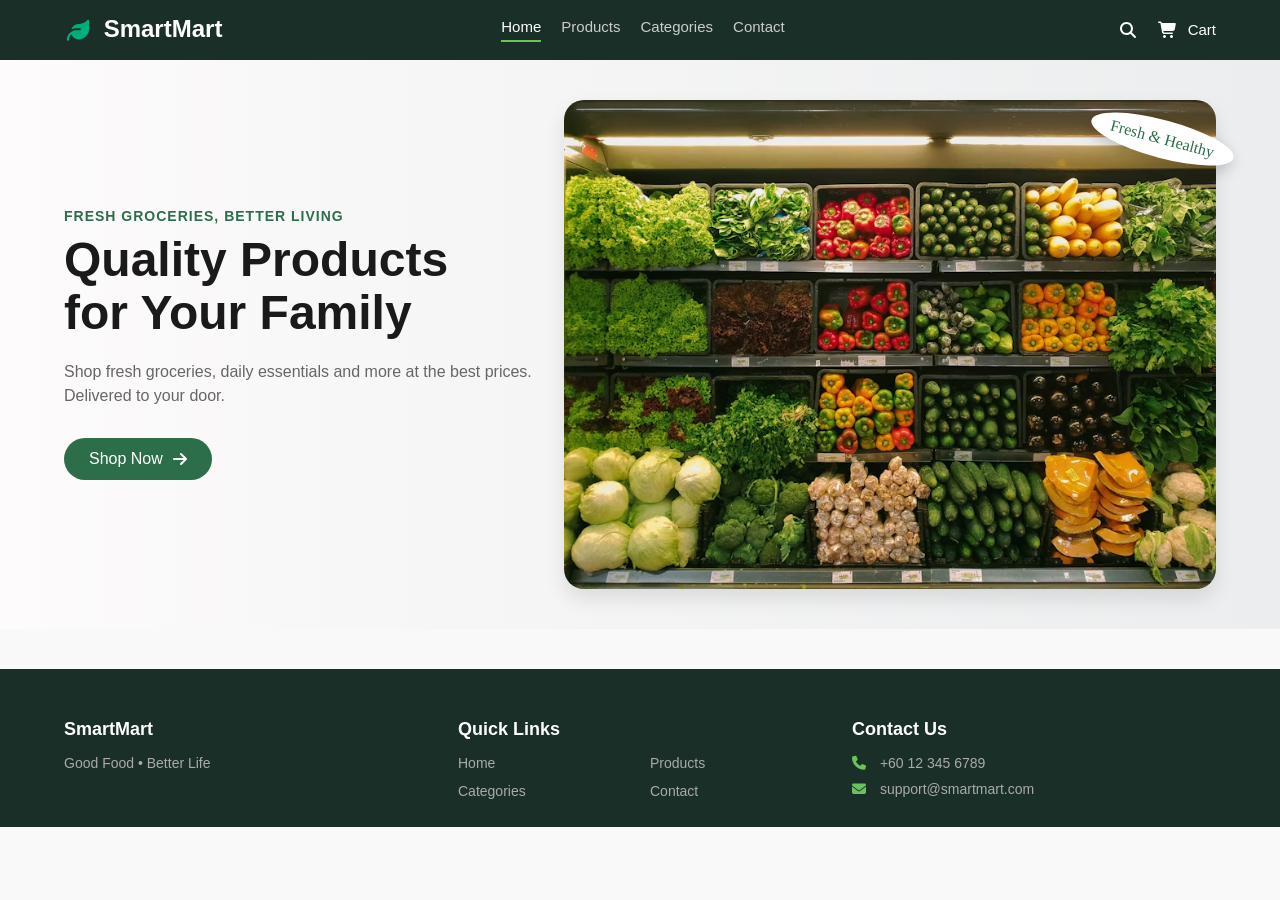
==== index.html @ 006681b3 "Add files via upload" ====
<!DOCTYPE html>
<html lang="en">
<head>
    <meta charset="UTF-8">
    <meta name="viewport" content="width=device-width, initial-scale=1.0">
    <title>SmartMart - Home</title>
    <link rel="stylesheet" href="https://cdnjs.cloudflare.com/ajax/libs/font-awesome/6.4.0/css/all.min.css">
    <link rel="stylesheet" href="style.css">
</head>
<body>

    <header class="navbar">
        <a href="index.html" class="logo"><img src="images/leaf.svg" alt="Leaf Logo" style="width: 28px; height: 28px; vertical-align: middle; margin-right: 5px;"> SmartMart</a>
        <nav class="nav-links">
            <a href="index.html" class="active">Home</a>
            <a href="products.html">Products</a>
            <a href="categories.html">Categories</a>
            <a href="contact.html">Contact</a>
        </nav>
        <div class="nav-actions">
            <img src="images/search.svg" id="navSearchIcon" style="width: 20px; height: 20px; cursor: pointer; vertical-align: middle;" alt="Search">
            <a href="cart.html" class="cart-icon" style="text-decoration: none;">
                <img src="images/cart.svg" style="width: 20px; height: 20px; vertical-align: middle; margin-right: 5px;" alt="Cart">
                <span class="cart-badge" style="display: none;">0</span>
                <span class="cart-text">Cart</span>
            </a>
        </div>
    </header>

    <section class="hero">
        <div class="hero-content">
            <p class="subtitle">FRESH GROCERIES, BETTER LIVING</p>
            <h1>Quality Products<br>for Your Family</h1>
            <p class="description">Shop fresh groceries, daily essentials and more at the best prices. Delivered to your door.</p>
            <a href="products.html" class="shop-btn" style="display:inline-flex;">Shop Now <i class="fa-solid fa-arrow-right"></i></a>
        </div>
        <div class="hero-image">
            <img src="images/banner.jpeg" alt="Fresh Groceries">
            <div class="fresh-badge">Fresh & Healthy</div>
        </div>
    </section>

    <footer>
        <div class="footer-container">
            <div class="footer-links">
                <h3>SmartMart</h3>
                <p style="color:#aaa; font-size:14px; margin-top:10px;">Good Food • Better Life</p>
            </div>
            <div class="footer-links">
                <h3>Quick Links</h3>
                <div class="quick-links-grid">
                    <a href="index.html">Home</a>
                    <a href="products.html">Products</a>
                    <a href="categories.html">Categories</a>
                    <a href="contact.html">Contact</a>
                </div>
            </div>
            <div class="footer-contact">
                <h3>Contact Us</h3>
                <p><i class="fa-solid fa-phone"></i> +60 12 345 6789</p>
                <p><i class="fa-solid fa-envelope"></i> support@smartmart.com</p>
            </div>
        </div>
    </footer>

    <script src="script.js"></script>
</body>
</html>
---- style.css ----
:root {
    --primary-green: #2c6e49;
    --light-green: #6bc25a;
    --bg-color: #f9f9f9;
    --text-dark: #333;
    --text-gray: #666;
}

* {
    margin: 0; padding: 0; box-sizing: border-box;
    font-family: 'Segoe UI', Tahoma, Geneva, Verdana, sans-serif;
}

body { background-color: var(--bg-color); color: var(--text-dark); }
a { text-decoration: none; }

.navbar {
    display: flex; justify-content: space-between; align-items: center;
    padding: 15px 5%; background-color: #1a2f28; color: white;
    position: sticky; top: 0; z-index: 100;
}
.logo { font-size: 24px; font-weight: bold; color: white; }
.nav-links { display: flex; gap: 20px; }
.nav-links a { color: #ccc; font-size: 15px; padding-bottom: 5px; transition: 0.3s; }
.nav-links a.active, .nav-links a:hover { color: white; border-bottom: 2px solid var(--light-green); }

.nav-actions { display: flex; align-items: center; gap: 20px; font-size: 18px; }
.cart-icon { display: flex; align-items: center; gap: 5px; font-size: 15px; position: relative; cursor: pointer; color: white; }
.cart-badge {
    position: absolute; top: -8px; left: 10px; background-color: #e74c3c; color: white; font-size: 10px;
    padding: 2px 5px; border-radius: 50%; transition: 0.3s;
}

.hero {
    display: flex; background: linear-gradient(to right, #fdfbfb, #ebedee);
    padding: 40px 5%; align-items: center; justify-content: space-between;
}
.hero-content { flex: 1; max-width: 500px; }
.subtitle { color: var(--primary-green); font-weight: bold; letter-spacing: 1px; font-size: 14px; margin-bottom: 10px; }
.hero-content h1 { font-size: 48px; line-height: 1.1; color: #1a1a1a; margin-bottom: 20px; }
.hero-content .description { color: var(--text-gray); margin-bottom: 30px; font-size: 16px; line-height: 1.5; }
.shop-btn {
    background-color: var(--primary-green); color: white; padding: 12px 25px; border: none; border-radius: 25px;
    font-size: 16px; cursor: pointer; display: inline-flex; align-items: center; gap: 10px; transition: 0.3s;
}
.shop-btn:hover { background-color: #204d35; transform: translateX(5px); }
.hero-image { flex: 1; display: flex; justify-content: flex-end; position: relative; }
.hero-image img { max-width: 100%; border-radius: 20px; box-shadow: 0 10px 20px rgba(0,0,0,0.1); }
.fresh-badge {
    position: absolute; top: 20px; right: -20px; background: white; padding: 10px 20px; border-radius: 50%; 
    font-family: cursive; color: var(--primary-green); transform: rotate(15deg); box-shadow: 0 5px 15px rgba(0,0,0,0.2);
}

.search-container { padding: 0 5%; margin: -20px auto 20px; position: relative; z-index: 10; }
.search-box { background: white; display: flex; align-items: center; padding: 15px 20px; border-radius: 30px; box-shadow: 0 5px 15px rgba(0,0,0,0.05); }
.search-box i { color: #aaa; margin-right: 15px; }
.search-box input { border: none; outline: none; width: 100%; font-size: 16px; }

.section-container { padding: 40px 5%; }
.section-header { display: flex; justify-content: space-between; align-items: center; margin-bottom: 20px; }
.section-header h2 { font-size: 28px; color: #1a1a1a; }

.product-grid { display: grid; grid-template-columns: repeat(auto-fill, minmax(220px, 1fr)); gap: 20px; }
.product-card {
    background: white; padding: 15px; border-radius: 12px; box-shadow: 0 4px 10px rgba(0,0,0,0.03); 
    position: relative; transition: transform 0.3s, box-shadow 0.3s; display: flex; flex-direction: column;
}
.product-card:hover { transform: translateY(-5px); box-shadow: 0 8px 20px rgba(0,0,0,0.08); }
.product-card img { width: 100%; height: 160px; object-fit: cover; border-radius: 8px; margin-bottom: 15px; }
.product-card h3 { font-size: 16px; color: #333; margin-bottom: 5px; }
.price { color: var(--primary-green); font-size: 18px; font-weight: bold; margin-bottom: 5px; }
.add-to-cart {
    margin-top: auto; width: 100%; background-color: var(--primary-green); color: white; border: none; 
    padding: 10px; border-radius: 8px; cursor: pointer; font-weight: 600; display: flex; 
    justify-content: center; align-items: center; gap: 8px; transition: 0.2s;
}
.add-to-cart:active { transform: scale(0.95); }
.add-to-cart:hover { background-color: #204d35; }

.category-grid { display: grid; grid-template-columns: repeat(auto-fill, minmax(250px, 1fr)); gap: 20px; }
.category-card {
    background: white; padding: 30px; border-radius: 12px; text-align: center; box-shadow: 0 4px 10px rgba(0,0,0,0.03);
    transition: transform 0.3s, box-shadow 0.3s; color: var(--text-dark); display: block;
}
.category-card:hover { transform: translateY(-5px); box-shadow: 0 8px 20px rgba(0,0,0,0.08); }
.cat-icon-large { width: 80px; height: 80px; border-radius: 50%; display: flex; justify-content: center; align-items: center; margin: 0 auto 20px; font-size: 36px; }
.category-card h3 { font-size: 18px; margin-bottom: 8px; }
.category-card p { color: var(--text-gray); font-size: 14px; }

.contact-wrapper {
    display: grid; grid-template-columns: 1fr 1fr; gap: 40px;
    background: white; padding: 40px; border-radius: 12px; box-shadow: 0 4px 10px rgba(0,0,0,0.03);
}
.contact-info h3 { font-size: 24px; margin-bottom: 15px; color: var(--text-dark); }
.contact-info > p { color: var(--text-gray); line-height: 1.6; margin-bottom: 30px; }
.info-item { display: flex; gap: 15px; margin-bottom: 25px; }
.info-item img { width: 24px; height: 24px; padding: 12px; background: #e8f5e9; border-radius: 50%; object-fit: contain; }
.info-item h4 { font-size: 16px; margin-bottom: 5px; }
.info-item p { color: var(--text-gray); font-size: 14px; }

.form-group { margin-bottom: 20px; }
.form-group label { display: block; margin-bottom: 8px; font-weight: 600; color: var(--text-dark); }
.form-group input, .form-group textarea {
    width: 100%; padding: 12px 15px; border: 1px solid #ddd; border-radius: 8px; font-size: 15px; outline: none; transition: 0.3s;
}
.form-group input:focus, .form-group textarea:focus { border-color: var(--primary-green); box-shadow: 0 0 0 3px rgba(44, 110, 73, 0.1); }

#toast {
    visibility: hidden; min-width: 250px; background-color: #333; color: #fff; text-align: center; 
    border-radius: 8px; padding: 16px; position: fixed; z-index: 10000; left: 50%; bottom: 30px; 
    margin-left: -125px; font-size: 14px; opacity: 0; transition: opacity 0.3s, bottom 0.3s;
}
#toast.show { visibility: visible; opacity: 1; bottom: 50px; }

footer { background-color: #1a2f28; color: white; padding: 50px 5% 20px; margin-top: 40px; }
.footer-container { display: grid; grid-template-columns: repeat(auto-fit, minmax(200px, 1fr)); gap: 30px; }
.footer-links h3, .footer-contact h3 { margin-bottom: 15px; font-size: 18px; }
.footer-links a { display: block; color: #aaa; margin-bottom: 10px; font-size: 14px; }
.footer-contact p { color: #aaa; margin-bottom: 10px; font-size: 14px; }
.footer-contact i { margin-right: 10px; color: var(--light-green); }
.quick-links-grid { display: grid; grid-template-columns: 1fr 1fr; gap: 12px 20px; }
.quick-links-grid a { margin-bottom: 0; }

#cart-items-container {
    background: white; border-radius: 12px; box-shadow: 0 4px 10px rgba(0,0,0,0.03); margin-bottom: 30px; overflow: hidden;
}
.cart-item { display: flex; align-items: center; padding: 20px; border-bottom: 1px solid #eee; gap: 20px; }
.cart-item:last-child { border-bottom: none; }
.cart-item img { width: 80px; height: 80px; object-fit: cover; border-radius: 8px; }
.cart-item-details { flex: 1; }
.cart-item-details h4 { font-size: 18px; margin-bottom: 5px; }
.cart-item-details .item-price { color: var(--primary-green); font-weight: bold; }
.cart-item-controls { display: flex; align-items: center; gap: 20px; }
.quantity-controls { display: flex; align-items: center; border: 1px solid #ddd; border-radius: 20px; overflow: hidden; }
.quantity-controls button { background: #f9f9f9; border: none; padding: 5px 12px; cursor: pointer; font-size: 16px; transition: 0.2s; }
.quantity-controls button:hover { background: #e0e0e0; }
.quantity-controls span { padding: 0 15px; font-weight: bold; }
.remove-btn { background: none; border: none; color: #e74c3c; font-size: 20px; cursor: pointer; transition: 0.2s; }
.remove-btn:hover { color: #c0392b; transform: scale(1.1); }

.cart-summary { background: white; border-radius: 12px; padding: 25px; box-shadow: 0 4px 10px rgba(0,0,0,0.03); max-width: 400px; margin-left: auto; }
.summary-row { display: flex; justify-content: space-between; margin-bottom: 15px; font-size: 16px; color: #555; }
.total-price { font-size: 20px; font-weight: bold; color: var(--text-dark); border-top: 1px solid #eee; padding-top: 15px; margin-bottom: 25px; }
.total-price span:last-child { color: var(--primary-green); }

#success-modal {
    display: none; position: fixed; top: 0; left: 0; width: 100%; height: 100%;
    background-color: rgba(0, 0, 0, 0.6); z-index: 9999; justify-content: center; align-items: center;
    opacity: 0; transition: opacity 0.3s ease;
}
#success-modal.show { display: flex; opacity: 1; }
.success-content {
    background: white; padding: 40px 30px; border-radius: 16px; text-align: center; max-width: 400px; width: 90%;
    transform: translateY(20px); transition: transform 0.3s ease; box-shadow: 0 10px 30px rgba(0,0,0,0.2);
}
#success-modal.show .success-content { transform: translateY(0); }
.success-icon {
    width: 80px; height: 80px; background-color: #e8f5e9; color: var(--primary-green); border-radius: 50%;
    display: flex; justify-content: center; align-items: center; font-size: 40px; margin: 0 auto 20px;
    animation: scaleIn 0.5s cubic-bezier(0.175, 0.885, 0.32, 1.275);
}
@keyframes scaleIn { 0% { transform: scale(0); } 100% { transform: scale(1); } }
.success-content h2 { color: var(--text-dark); margin-bottom: 10px; font-size: 24px; }
.success-content p { color: var(--text-gray); margin-bottom: 25px; font-size: 15px; line-height: 1.5; }

.hamburger {
    display: none; 
    font-size: 24px; cursor: pointer; color: white;
}
.mobile-menu {
    position: fixed; top: 0; left: -280px; width: 250px; height: 100vh; background-color: #1a2f28; 
    z-index: 1001; transition: left 0.3s ease; display: flex; flex-direction: column; box-shadow: 2px 0 10px rgba(0,0,0,0.3);
}
.mobile-menu.active { left: 0; }
.mobile-menu a { color: white; padding: 18px 25px; text-decoration: none; font-size: 16px; border-bottom: 1px solid #2c3e35; transition: 0.2s; }
.mobile-menu a:hover, .mobile-menu a.active { background-color: #2c6e49; padding-left: 30px; }
.close-btn { position: absolute; top: 15px; right: 20px; color: white; font-size: 28px; cursor: pointer; font-weight: bold; }
.overlay {
    display: none; position: fixed; top: 0; left: 0; width: 100%; height: 100%;
    background: rgba(0,0,0,0.6); z-index: 1000; opacity: 0; transition: opacity 0.3s ease;
}
.overlay.active { display: block; opacity: 1; }

@media (max-width: 768px) {
    .navbar {
        flex-direction: row; position: sticky; top: 0; z-index: 1000; padding: 15px 5%; gap: 0;
    }
    .nav-links { display: none; }
    
    .hamburger {
        display: block; position: absolute; left: 15px; top: 50%; transform: translateY(-50%);
    }
    
    .logo {
        margin: 0 auto; font-size: 20px; 
    }
    .logo img {
        width: 24px !important; height: 24px !important;
    }

    .nav-actions {
        position: absolute; right: 15px; top: 50%; transform: translateY(-50%); gap: 15px;
    }
    .cart-text { display: none; }

    .hero { flex-direction: column; text-align: center; }
    .hero-content h1 { font-size: 32px; }
    .shop-btn { margin: 0 auto; }
    .hero-image { margin-top: 30px; }
    
    .product-grid { grid-template-columns: repeat(2, 1fr); gap: 10px; }
    .product-card img { height: 120px; }
    .section-container { padding: 20px 4%; }
    
    .contact-wrapper { grid-template-columns: 1fr; padding: 20px; }

    .cart-item { flex-direction: column; text-align: center; }
    .cart-item-controls { width: 100%; justify-content: space-between; margin-top: 15px; }
    .cart-summary { max-width: 100%; }
}
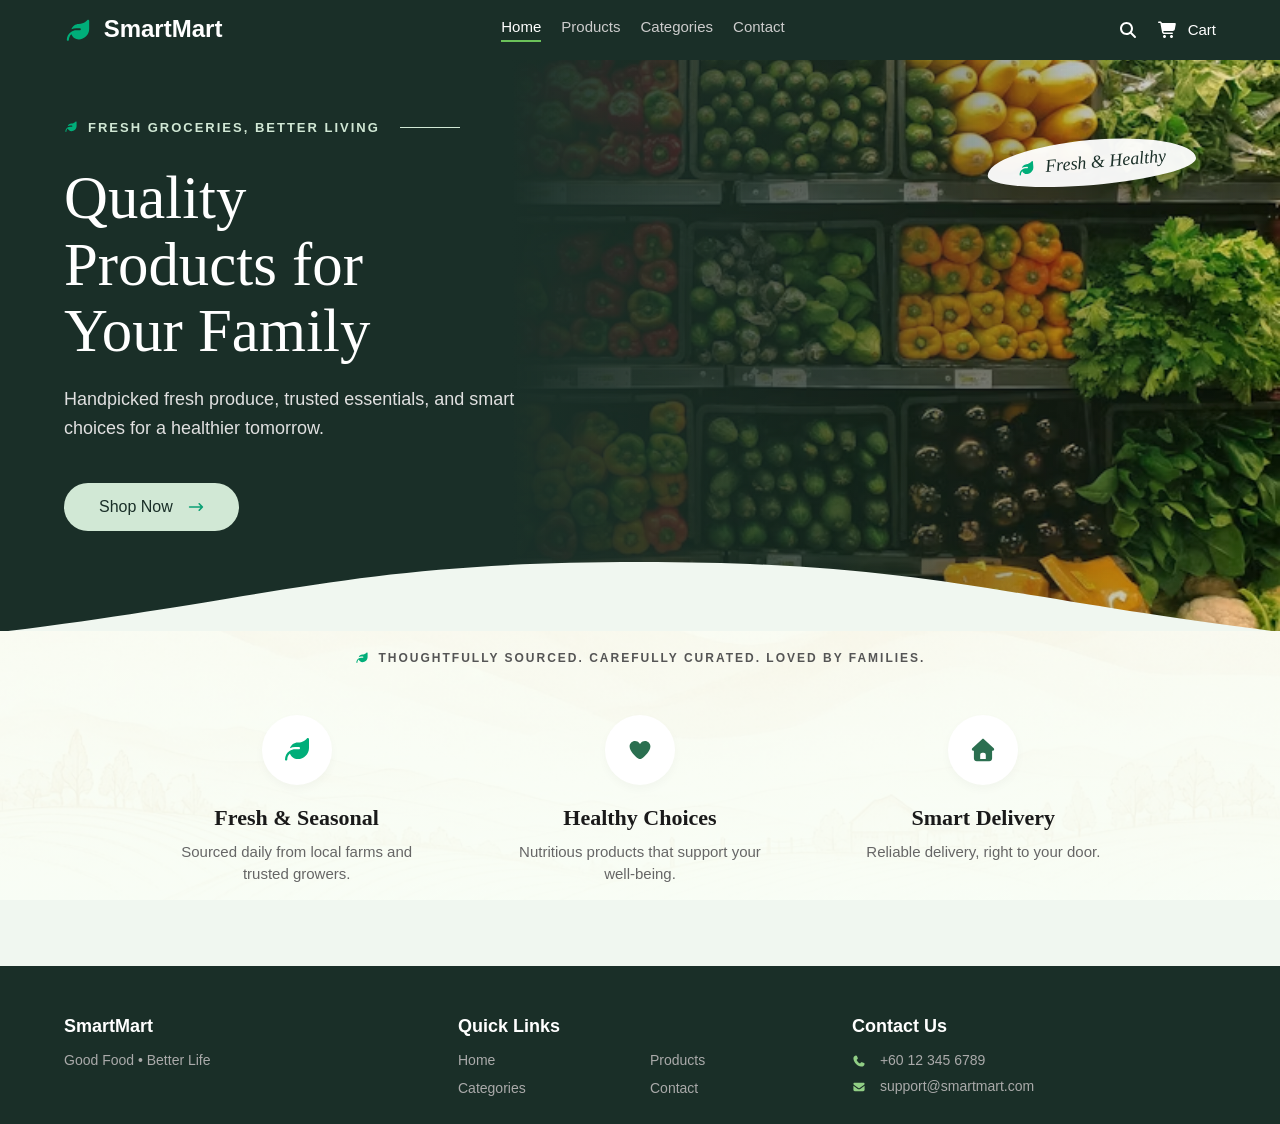
==== commit 480a2d81: "Add files via upload" ====
--- a/index.html
+++ b/index.html
@@ -4,10 +4,9 @@
     <meta charset="UTF-8">
     <meta name="viewport" content="width=device-width, initial-scale=1.0">
     <title>SmartMart - Home</title>
-    <link rel="stylesheet" href="https://cdnjs.cloudflare.com/ajax/libs/font-awesome/6.4.0/css/all.min.css">
     <link rel="stylesheet" href="style.css">
 </head>
-<body>
+<body class="index-page">
 
     <header class="navbar">
         <a href="index.html" class="logo"><img src="images/leaf.svg" alt="Leaf Logo" style="width: 28px; height: 28px; vertical-align: middle; margin-right: 5px;"> SmartMart</a>
@@ -27,16 +26,53 @@
         </div>
     </header>
 
-    <section class="hero">
-        <div class="hero-content">
-            <p class="subtitle">FRESH GROCERIES, BETTER LIVING</p>
-            <h1>Quality Products<br>for Your Family</h1>
-            <p class="description">Shop fresh groceries, daily essentials and more at the best prices. Delivered to your door.</p>
-            <a href="products.html" class="shop-btn" style="display:inline-flex;">Shop Now <i class="fa-solid fa-arrow-right"></i></a>
+    <section class="new-hero">
+        <div class="hero-container">
+            <div class="hero-content">
+                <p class="subtitle">
+                    <img src="images/leaf.svg" style="width: 14px; height: 14px; vertical-align: middle;" alt="leaf"> FRESH GROCERIES, BETTER LIVING <span class="line"></span>
+                </p>
+                <h1>Quality<br>Products for<br>Your Family</h1>
+                <p class="description">Handpicked fresh produce, trusted essentials, and smart choices for a healthier tomorrow.</p>
+                
+                <a href="products.html" class="shop-btn">Shop Now <img src="images/arrow-right-long-solid-full.svg" style="width: 16px; height: 16px; vertical-align: middle; margin-left: 5px;" alt="arrow"></a>
+            </div>
+            
+            <div class="hero-badge">
+                <img src="images/leaf.svg" style="width: 18px; height: 18px; vertical-align: middle;" alt="leaf"> Fresh & Healthy
+            </div>
         </div>
-        <div class="hero-image">
-            <img src="images/banner.jpeg" alt="Fresh Groceries">
-            <div class="fresh-badge">Fresh & Healthy</div>
+
+        <div class="wave-bottom">
+            <svg viewBox="0 0 1440 100" preserveAspectRatio="none">
+                <path d="M0,100 C320,50 400,0 720,0 C1040,0 1120,50 1440,100 Z" fill="#f0f7f0"></path>
+            </svg>
+        </div>
+    </section>
+
+    <section class="features-section">
+        <div class="feature-title">
+            <img src="images/leaf.svg" style="width: 14px; height: 14px; vertical-align: middle;" alt="leaf"> THOUGHTFULLY SOURCED. CAREFULLY CURATED. LOVED BY FAMILIES.
+        </div>
+        
+        <div class="feature-grid">
+            <div class="feature-box">
+                <div class="icon-circle"><img src="images/leaf.svg" style="width: 30px; height: 30px;" alt="leaf"></div>
+                <h3>Fresh & Seasonal</h3>
+                <p>Sourced daily from local farms and trusted growers.</p>
+            </div>
+            
+            <div class="feature-box">
+                <div class="icon-circle"><img src="images/heart.svg" style="width: 26px; height: 26px; filter: brightness(0) saturate(100%) invert(35%) sepia(20%) saturate(1200%) hue-rotate(100deg) brightness(95%) contrast(85%);" alt="Heart"></div>
+                <h3>Healthy Choices</h3>
+                <p>Nutritious products that support your well-being.</p>
+            </div>
+            
+            <div class="feature-box">
+                <div class="icon-circle"><img src="images/house-solid-full.svg" style="width: 28px; height: 28px; filter: brightness(0) saturate(100%) invert(35%) sepia(20%) saturate(1200%) hue-rotate(100deg) brightness(95%) contrast(85%);" alt="House"></div>
+                <h3>Smart Delivery</h3>
+                <p>Reliable delivery, right to your door.</p>
+            </div>
         </div>
     </section>
 
@@ -57,8 +93,8 @@
             </div>
             <div class="footer-contact">
                 <h3>Contact Us</h3>
-                <p><i class="fa-solid fa-phone"></i> +60 12 345 6789</p>
-                <p><i class="fa-solid fa-envelope"></i> support@smartmart.com</p>
+                <p><img src="images/phone.svg" style="width: 14px; height: 14px; margin-right: 10px; vertical-align: middle; filter: brightness(0) saturate(100%) invert(83%) sepia(13%) saturate(1055%) hue-rotate(63deg) brightness(91%) contrast(87%);" alt="Phone"> +60 12 345 6789</p>
+                <p><img src="images/email.svg" style="width: 14px; height: 14px; margin-right: 10px; vertical-align: middle; filter: brightness(0) saturate(100%) invert(83%) sepia(13%) saturate(1055%) hue-rotate(63deg) brightness(91%) contrast(87%);" alt="Email"> support@smartmart.com</p>
             </div>
         </div>
     </footer>
--- a/style.css
+++ b/style.css
@@ -1,7 +1,7 @@
 :root {
     --primary-green: #2c6e49;
     --light-green: #6bc25a;
-    --bg-color: #f9f9f9;
+    --bg-color: #f0f7f0;
     --text-dark: #333;
     --text-gray: #666;
 }
@@ -31,85 +31,249 @@
     padding: 2px 5px; border-radius: 50%; transition: 0.3s;
 }
 
-.hero {
-    display: flex; background: linear-gradient(to right, #fdfbfb, #ebedee);
-    padding: 40px 5%; align-items: center; justify-content: space-between;
-}
-.hero-content { flex: 1; max-width: 500px; }
-.subtitle { color: var(--primary-green); font-weight: bold; letter-spacing: 1px; font-size: 14px; margin-bottom: 10px; }
-.hero-content h1 { font-size: 48px; line-height: 1.1; color: #1a1a1a; margin-bottom: 20px; }
-.hero-content .description { color: var(--text-gray); margin-bottom: 30px; font-size: 16px; line-height: 1.5; }
 .shop-btn {
-    background-color: var(--primary-green); color: white; padding: 12px 25px; border: none; border-radius: 25px;
-    font-size: 16px; cursor: pointer; display: inline-flex; align-items: center; gap: 10px; transition: 0.3s;
-}
-.shop-btn:hover { background-color: #204d35; transform: translateX(5px); }
-.hero-image { flex: 1; display: flex; justify-content: flex-end; position: relative; }
-.hero-image img { max-width: 100%; border-radius: 20px; box-shadow: 0 10px 20px rgba(0,0,0,0.1); }
-.fresh-badge {
-    position: absolute; top: 20px; right: -20px; background: white; padding: 10px 20px; border-radius: 50%; 
-    font-family: cursive; color: var(--primary-green); transform: rotate(15deg); box-shadow: 0 5px 15px rgba(0,0,0,0.2);
-}
-
-.search-container { padding: 0 5%; margin: -20px auto 20px; position: relative; z-index: 10; }
-.search-box { background: white; display: flex; align-items: center; padding: 15px 20px; border-radius: 30px; box-shadow: 0 5px 15px rgba(0,0,0,0.05); }
-.search-box i { color: #aaa; margin-right: 15px; }
-.search-box input { border: none; outline: none; width: 100%; font-size: 16px; }
-
-.section-container { padding: 40px 5%; }
-.section-header { display: flex; justify-content: space-between; align-items: center; margin-bottom: 20px; }
-.section-header h2 { font-size: 28px; color: #1a1a1a; }
-
-.product-grid { display: grid; grid-template-columns: repeat(auto-fill, minmax(220px, 1fr)); gap: 20px; }
+    background-color: var(--primary-green) !important;
+    color: white !important;
+    padding: 12px 25px;
+    border: none !important;
+    border-radius: 25px;
+    font-size: 16px;
+    cursor: pointer;
+    display: inline-flex;
+    align-items: center;
+    justify-content: center;
+    gap: 10px;
+    transition: 0.3s;
+    text-decoration: none !important;
+    font-family: inherit;
+}
+.shop-btn:hover {
+    background-color: #204d35 !important;
+    transform: translateY(-2px);
+    box-shadow: 0 5px 15px rgba(44, 110, 73, 0.3);
+}
+
+#cart-summary .shop-btn {
+    width: 100%;
+    padding: 15px 20px;
+    font-weight: 600;
+}
+
+.new-hero {
+    position: relative;
+    background: linear-gradient(to right, #1a2f28 0%, #1a2f28 40%, rgba(26, 47, 40, 0.7) 60%, rgba(26, 47, 40, 0) 100%), 
+                url('images/banner.jpeg') right center / cover no-repeat;
+    color: white;
+    padding: 60px 5% 100px; 
+    min-height: 450px; 
+    display: flex;
+    align-items: center;
+    overflow: hidden;
+}
+.hero-container { max-width: 1200px; margin: 0 auto; width: 100%; position: relative; z-index: 2; }
+.subtitle {
+    font-size: 13px; font-weight: 600; letter-spacing: 2px; color: #d1e8d5;
+    display: flex; align-items: center; gap: 10px; margin-bottom: 30px;
+}
+.subtitle .line { display: inline-block; width: 60px; height: 1px; background-color: #d1e8d5; margin-left: 10px; }
+.new-hero h1 {
+    font-family: 'Georgia', serif; font-size: 3.8rem; line-height: 1.1;
+    margin-bottom: 20px; font-weight: normal; color: #ffffff;
+}
+.new-hero .description {
+    font-size: 18px; line-height: 1.6; color: #e0e0e0; max-width: 500px; margin-bottom: 40px;
+}
+.new-hero .shop-btn {
+    background-color: #d1e8d5 !important; color: #1a2f28 !important; padding: 15px 35px;
+}
+.new-hero .shop-btn:hover { background-color: #ffffff !important; transform: translateX(5px); }
+
+.hero-badge {
+    position: absolute; top: 20px; right: 20px; 
+    background-color: rgba(255, 255, 255, 0.95); color: #1a2f28;
+    padding: 12px 30px; border-radius: 50% 50% 50% 50% / 60% 60% 40% 40%;
+    font-family: 'Georgia', serif; font-style: italic; font-size: 18px;
+    display: flex; align-items: center; gap: 10px; transform: rotate(-5deg);
+    box-shadow: 0 10px 30px rgba(0,0,0,0.2); z-index: 10;
+}
+.wave-bottom { position: absolute; bottom: -1px; left: 0; width: 100%; line-height: 0; z-index: 1; }
+.wave-bottom svg { width: 100%; height: 70px; }
+
+.features-section { padding: 20px 5% 80px; background-color: var(--bg-color); text-align: center; }
+.feature-title {
+    font-size: 12px; font-weight: 600; letter-spacing: 2px; color: #555;
+    margin-bottom: 50px; display: flex; justify-content: center; align-items: center; gap: 10px;
+}
+.feature-title i { color: var(--primary-green); }
+.feature-grid { display: grid; grid-template-columns: repeat(3, 1fr); gap: 30px; max-width: 1000px; margin: 0 auto; }
+.feature-box { display: flex; flex-direction: column; align-items: center; }
+.feature-box .icon-circle {
+    width: 70px; height: 70px; background-color: #ffffff; border-radius: 50%;
+    display: flex; justify-content: center; align-items: center;
+    font-size: 24px; color: var(--primary-green); margin-bottom: 20px;
+    box-shadow: 0 4px 10px rgba(0,0,0,0.03);
+}
+.feature-box h3 { font-family: 'Georgia', serif; font-size: 22px; color: #1a1a1a; margin-bottom: 10px; }
+.feature-box p { font-size: 15px; color: #666; line-height: 1.5; text-align: center; max-width: 250px; }
+
+.store-layout { display: grid; grid-template-columns: 280px 1fr; gap: 40px; max-width: 1400px; margin: 40px auto; padding: 0 5%; }
+.filter-sidebar {
+    background: #ffffff; border-radius: 16px; padding: 30px;
+    box-shadow: 0 10px 30px rgba(0,0,0,0.03); height: fit-content; position: sticky; top: 100px;
+}
+.filter-title { font-family: 'Georgia', serif; font-size: 24px; color: #2c6e49; margin-bottom: 25px; display: flex; align-items: center; gap: 10px; }
+.sidebar-search { background: #f8f6f0; display: flex; align-items: center; padding: 12px 15px; border-radius: 8px; margin-bottom: 30px; }
+.sidebar-search i { color: #888; margin-right: 10px; }
+.sidebar-search input { border: none; outline: none; background: transparent; width: 100%; font-size: 14px; color: #333; }
+
+.filter-list { list-style: none; padding: 0; margin-bottom: 30px; }
+.filter-list li {
+    display: flex; align-items: center; padding: 12px 0; color: #444; font-size: 15px;
+    border-bottom: 1px solid #f0f0f0; cursor: pointer; transition: 0.2s;
+}
+.filter-list li:hover { color: #2c6e49; transform: translateX(5px); }
+.filter-list li i { width: 20px; color: #888; margin-right: 10px; }
+.filter-list li.active { background-color: #f0f7f1; color: #2c6e49; font-weight: bold; padding-left: 10px; border-radius: 8px; border-bottom: none; }
+
+.filter-price { margin-bottom: 30px; color: #444; font-size: 15px; }
+.price-slider { width: 100%; margin: 15px 0; accent-color: #2c6e49; }
+.price-labels { display: flex; justify-content: space-between; font-size: 13px; color: #888; }
+.filter-promo { background: #fdfbf7; border: 1px solid #f0ead6; border-radius: 12px; padding: 20px; text-align: center; color: #6b705c; }
+.filter-promo i { font-size: 24px; color: #c1a867; margin-bottom: 10px; }
+.filter-promo p { font-size: 13px; line-height: 1.5; margin: 0; }
+
+.product-main { position: relative; }
+.product-header { display: flex; justify-content: space-between; align-items: flex-start; margin-bottom: 40px; }
+.product-header h1 { font-family: 'Georgia', serif; font-size: 48px; color: #2c6e49; margin-bottom: 10px; font-weight: normal; }
+.product-header p { color: #666; font-size: 16px; }
+.seasonal-badge { background-color: #244a38; color: white; padding: 15px 25px; border-radius: 16px; display: flex; gap: 15px; align-items: center; box-shadow: 0 10px 20px rgba(36, 74, 56, 0.2); }
+.seasonal-badge .badge-icon { background: rgba(255,255,255,0.1); width: 40px; height: 40px; border-radius: 50%; display: flex; justify-content: center; align-items: center; font-size: 20px; color: #d1e8d5; }
+.seasonal-badge h4 { font-family: 'Georgia', serif; font-size: 18px; font-weight: normal; margin-bottom: 4px; }
+.seasonal-badge p { color: #d1e8d5; font-size: 12px; line-height: 1.4; margin: 0; }
+
+.product-grid { display: grid; grid-template-columns: repeat(auto-fill, minmax(240px, 1fr)); gap: 30px; }
 .product-card {
-    background: white; padding: 15px; border-radius: 12px; box-shadow: 0 4px 10px rgba(0,0,0,0.03); 
-    position: relative; transition: transform 0.3s, box-shadow 0.3s; display: flex; flex-direction: column;
-}
-.product-card:hover { transform: translateY(-5px); box-shadow: 0 8px 20px rgba(0,0,0,0.08); }
-.product-card img { width: 100%; height: 160px; object-fit: cover; border-radius: 8px; margin-bottom: 15px; }
-.product-card h3 { font-size: 16px; color: #333; margin-bottom: 5px; }
-.price { color: var(--primary-green); font-size: 18px; font-weight: bold; margin-bottom: 5px; }
-.add-to-cart {
-    margin-top: auto; width: 100%; background-color: var(--primary-green); color: white; border: none; 
-    padding: 10px; border-radius: 8px; cursor: pointer; font-weight: 600; display: flex; 
-    justify-content: center; align-items: center; gap: 8px; transition: 0.2s;
-}
-.add-to-cart:active { transform: scale(0.95); }
-.add-to-cart:hover { background-color: #204d35; }
-
-.category-grid { display: grid; grid-template-columns: repeat(auto-fill, minmax(250px, 1fr)); gap: 20px; }
-.category-card {
-    background: white; padding: 30px; border-radius: 12px; text-align: center; box-shadow: 0 4px 10px rgba(0,0,0,0.03);
-    transition: transform 0.3s, box-shadow 0.3s; color: var(--text-dark); display: block;
-}
-.category-card:hover { transform: translateY(-5px); box-shadow: 0 8px 20px rgba(0,0,0,0.08); }
-.cat-icon-large { width: 80px; height: 80px; border-radius: 50%; display: flex; justify-content: center; align-items: center; margin: 0 auto 20px; font-size: 36px; }
-.category-card h3 { font-size: 18px; margin-bottom: 8px; }
-.category-card p { color: var(--text-gray); font-size: 14px; }
-
-.contact-wrapper {
-    display: grid; grid-template-columns: 1fr 1fr; gap: 40px;
-    background: white; padding: 40px; border-radius: 12px; box-shadow: 0 4px 10px rgba(0,0,0,0.03);
-}
-.contact-info h3 { font-size: 24px; margin-bottom: 15px; color: var(--text-dark); }
-.contact-info > p { color: var(--text-gray); line-height: 1.6; margin-bottom: 30px; }
-.info-item { display: flex; gap: 15px; margin-bottom: 25px; }
-.info-item img { width: 24px; height: 24px; padding: 12px; background: #e8f5e9; border-radius: 50%; object-fit: contain; }
-.info-item h4 { font-size: 16px; margin-bottom: 5px; }
-.info-item p { color: var(--text-gray); font-size: 14px; }
-
-.form-group { margin-bottom: 20px; }
-.form-group label { display: block; margin-bottom: 8px; font-weight: 600; color: var(--text-dark); }
-.form-group input, .form-group textarea {
-    width: 100%; padding: 12px 15px; border: 1px solid #ddd; border-radius: 8px; font-size: 15px; outline: none; transition: 0.3s;
-}
-.form-group input:focus, .form-group textarea:focus { border-color: var(--primary-green); box-shadow: 0 0 0 3px rgba(44, 110, 73, 0.1); }
-
-#toast {
-    visibility: hidden; min-width: 250px; background-color: #333; color: #fff; text-align: center; 
-    border-radius: 8px; padding: 16px; position: fixed; z-index: 10000; left: 50%; bottom: 30px; 
-    margin-left: -125px; font-size: 14px; opacity: 0; transition: opacity 0.3s, bottom 0.3s;
-}
+    background: #ffffff; border-radius: 16px; padding: 0; overflow: hidden;
+    box-shadow: 0 4px 15px rgba(0,0,0,0.03); border: 1px solid #f0f0f0;
+    transition: transform 0.3s, box-shadow 0.3s; display: flex; flex-direction: column;
+}
+.product-card:hover { transform: translateY(-5px); box-shadow: 0 15px 30px rgba(0,0,0,0.08); }
+.product-card img { width: 100%; height: 200px; object-fit: cover; border-radius: 0; margin-bottom: 0; }
+.product-card h3 { font-family: 'Georgia', serif; font-size: 18px; color: #333; margin: 15px 15px 5px; }
+.product-card .unit { font-size: 13px; color: #999; margin: 0 15px 15px; }
+.card-bottom { display: flex; justify-content: space-between; align-items: center; padding: 0 15px 20px; margin-top: auto; }
+.card-bottom .price { font-size: 20px; font-weight: bold; color: #333; margin: 0; }
+
+.product-card .add-to-cart { background-color: #244a38; color: white; padding: 8px 16px; border-radius: 20px; font-size: 14px; border: none; cursor: pointer; display: flex; align-items: center; gap: 6px; transition: 0.3s; }
+.product-card .add-to-cart:hover { background-color: #2c6e49; }
+
+.category-header { text-align: center; padding: 60px 5% 40px; position: relative; max-width: 1200px; margin: 0 auto; }
+.category-header h1 { font-family: 'Georgia', serif; font-size: 48px; color: #1a2f28; margin-bottom: 15px; font-weight: normal; }
+.title-divider { display: flex; justify-content: center; align-items: center; gap: 15px; margin-bottom: 20px; }
+.title-divider span { width: 80px; height: 1px; background-color: #ccc; }
+.title-divider i { color: #2c6e49; font-size: 20px; }
+.category-header p { color: #666; font-size: 16px; line-height: 1.6; margin-bottom: 30px; }
+.explore-all-btn { position: absolute; right: 5%; top: 70px; background-color: #244a38; color: white; padding: 12px 25px; border-radius: 30px; font-size: 14px; display: flex; align-items: center; gap: 10px; transition: 0.3s; }
+.explore-all-btn:hover { background-color: #2c6e49; transform: translateX(5px); }
+
+.category-showcase { max-width: 1200px; margin: 0 auto; padding: 0 5% 60px; }
+.category-grid-new { display: grid; grid-template-columns: repeat(3, 1fr); gap: 30px; }
+.cat-card-new {
+    background: white; border-radius: 16px; overflow: hidden;
+    box-shadow: 0 4px 15px rgba(0,0,0,0.03); transition: transform 0.3s, box-shadow 0.3s;
+    display: flex; flex-direction: column;
+    border: 1px solid #d4d4d4; 
+}
+.cat-card-new:hover { transform: translateY(-8px); box-shadow: 0 15px 30px rgba(0,0,0,0.08); }
+.cat-image-wrapper { width: 100%; height: 220px; overflow: hidden; }
+.cat-image-wrapper img { width: 100%; height: 100%; object-fit: cover; transition: transform 0.5s; }
+.cat-card-new:hover .cat-image-wrapper img { transform: scale(1.05); }
+.cat-card-info { padding: 25px; text-align: center; }
+.cat-card-info h2 { font-family: 'Georgia', serif; font-size: 24px; color: #1a2f28; margin-bottom: 15px; font-weight: normal; }
+.shop-now-btn { display: inline-flex; align-items: center; gap: 8px; background-color: #8ba888; color: white; padding: 10px 25px; border-radius: 20px; font-size: 13px; font-weight: 600; transition: 0.3s; }
+.cat-card-new:hover .shop-now-btn { background-color: #2c6e49; }
+
+.new-contact-section {
+    background-color: var(--bg-color);
+    padding: 60px 5% 100px; position: relative; overflow: hidden;
+}
+.contact-header { text-align: center; margin-bottom: 60px; position: relative; z-index: 2; }
+.header-line { display: flex; justify-content: center; align-items: center; gap: 10px; margin-bottom: 15px; }
+.header-line span { width: 60px; height: 1px; background-color: #d1cbc1; }
+.header-line i { color: #c1a867; font-size: 8px; }
+.contact-header h1 { font-family: 'Georgia', serif; font-size: 56px; color: #1a2f28; margin-bottom: 15px; font-weight: normal; }
+.contact-header p { color: #666; font-size: 16px; }
+
+.new-contact-layout { display: grid; grid-template-columns: 1fr 1fr; gap: 60px; max-width: 1200px; margin: 0 auto; position: relative; z-index: 2; }
+
+.contact-form-card {
+    background-image: linear-gradient(rgba(26, 47, 40, 0.88), rgba(26, 47, 40, 0.88)), url('images/contact-bg.jpg');
+    background-size: cover; background-repeat: no-repeat; background-position: left center;
+    padding: 40px; border-radius: 16px; box-shadow: 0 10px 30px rgba(0, 0, 0, 0.15); color: white; position: relative;
+}
+.contact-form-card h2 { font-family: 'Georgia', serif; font-size: 28px; color: white; margin-bottom: 10px; font-weight: normal; }
+.form-subtitle { color: #d1e8d5; font-size: 14px; margin-bottom: 30px; line-height: 1.5; }
+
+.custom-input-group { position: relative; margin-bottom: 20px; }
+.custom-input-group i { position: absolute; left: 20px; top: 18px; color: #999; font-size: 16px; }
+.custom-input-group input, .custom-input-group textarea {
+    width: 100%; padding: 15px 20px 15px 50px; border: 1px solid transparent;
+    border-radius: 12px; font-size: 15px; outline: none; background-color: rgba(255, 255, 255, 0.95);
+    transition: 0.3s; font-family: inherit;
+}
+.custom-input-group textarea { padding-top: 15px; resize: vertical; }
+.custom-input-group input:focus, .custom-input-group textarea:focus { background-color: #ffffff; border-color: #8ba888; }
+
+.send-btn {
+    width: 100%; background-color: #d1e8d5; color: #1a2f28; border: none;
+    padding: 16px; border-radius: 12px; font-size: 15px; font-weight: 600;
+    cursor: pointer; display: flex; justify-content: center; align-items: center;
+    gap: 10px; transition: 0.3s; margin-bottom: 15px;
+}
+.send-btn:hover { background-color: #ffffff; }
+
+.privacy-note { font-size: 12px; color: #d1e8d5; display: flex; align-items: center; gap: 6px; }
+.privacy-note i { color: #d1e8d5; }
+
+.floating-badge {
+    position: absolute; bottom: -40px; left: 20px; width: 140px; height: 140px;
+    background-color: #1a2f28; border: 1px dashed #8ba888; border-radius: 50%;
+    display: flex; flex-direction: column; justify-content: center; align-items: center;
+    box-shadow: 0 10px 20px rgba(0,0,0,0.3); color: #d1e8d5;
+    font-family: 'Georgia', serif; font-size: 14px; text-align: center; transform: rotate(-10deg);
+}
+.floating-badge i.fa-leaf { font-size: 20px; color: #d1e8d5; margin-bottom: 8px; }
+.floating-badge span { line-height: 1.3; margin-bottom: 5px; }
+
+.contact-info-side h2 { font-family: 'Georgia', serif; font-size: 32px; color: #1a2f28; margin-bottom: 10px; font-weight: normal; }
+.info-line { display: flex; align-items: center; gap: 10px; margin-bottom: 30px; }
+.info-line span { width: 40px; height: 1px; background-color: #d1cbc1; }
+.info-line i { color: #c1a867; font-size: 8px; }
+
+.info-card-list { display: flex; flex-direction: column; gap: 15px; margin-bottom: 30px; }
+.info-card {
+    background: white; padding: 20px; border-radius: 12px;
+    display: flex; align-items: center; gap: 20px; box-shadow: 0 4px 15px rgba(0,0,0,0.02);
+    border: 1px solid #f0f0f0; transition: 0.3s; cursor: pointer;
+}
+.info-card:hover { transform: translateX(5px); border-color: #8ba888; box-shadow: 0 8px 20px rgba(139, 168, 136, 0.1); }
+.info-icon { width: 50px; height: 50px; background: #f0f8f1; border-radius: 50%; display: flex; justify-content: center; align-items: center; font-size: 20px; color: #2c6e49; }
+.info-text { flex: 1; }
+.info-text h4 { font-size: 16px; color: #333; margin-bottom: 5px; }
+.info-text p { font-size: 14px; color: #777; line-height: 1.4; }
+.arrow { color: #ccc; font-size: 14px; }
+
+.map-placeholder {
+    height: 200px; background-color: #e9ecef; border-radius: 16px;
+    position: relative; overflow: hidden;
+    background-image: linear-gradient(#e0e0e0 1px, transparent 1px), linear-gradient(90deg, #e0e0e0 1px, transparent 1px);
+    background-size: 40px 40px; display: flex; justify-content: center; align-items: center;
+}
+.map-pin { width: 40px; height: 40px; background: #1a2f28; color: white; border-radius: 50%; display: flex; justify-content: center; align-items: center; box-shadow: 0 5px 15px rgba(0,0,0,0.3); z-index: 2; position: relative; }
+.map-pin::after { content: ''; position: absolute; bottom: -5px; left: 50%; transform: translateX(-50%); border-top: 8px solid #1a2f28; border-left: 6px solid transparent; border-right: 6px solid transparent; }
+.map-label { position: absolute; top: 20px; right: 20px; background: white; padding: 8px 15px; border-radius: 20px; font-size: 12px; font-weight: 600; color: #333; box-shadow: 0 4px 10px rgba(0,0,0,0.1); display: flex; align-items: center; gap: 6px; }
+
+#toast { visibility: hidden; min-width: 250px; background-color: #333; color: #fff; text-align: center; border-radius: 8px; padding: 16px; position: fixed; z-index: 10000; left: 50%; bottom: 30px; margin-left: -125px; font-size: 14px; opacity: 0; transition: opacity 0.3s, bottom 0.3s; }
 #toast.show { visibility: visible; opacity: 1; bottom: 50px; }
 
 footer { background-color: #1a2f28; color: white; padding: 50px 5% 20px; margin-top: 40px; }
@@ -121,9 +285,7 @@
 .quick-links-grid { display: grid; grid-template-columns: 1fr 1fr; gap: 12px 20px; }
 .quick-links-grid a { margin-bottom: 0; }
 
-#cart-items-container {
-    background: white; border-radius: 12px; box-shadow: 0 4px 10px rgba(0,0,0,0.03); margin-bottom: 30px; overflow: hidden;
-}
+#cart-items-container { background: white; border-radius: 12px; box-shadow: 0 4px 10px rgba(0,0,0,0.03); margin-bottom: 30px; overflow: hidden; }
 .cart-item { display: flex; align-items: center; padding: 20px; border-bottom: 1px solid #eee; gap: 20px; }
 .cart-item:last-child { border-bottom: none; }
 .cart-item img { width: 80px; height: 80px; object-fit: cover; border-radius: 8px; }
@@ -143,78 +305,107 @@
 .total-price { font-size: 20px; font-weight: bold; color: var(--text-dark); border-top: 1px solid #eee; padding-top: 15px; margin-bottom: 25px; }
 .total-price span:last-child { color: var(--primary-green); }
 
-#success-modal {
-    display: none; position: fixed; top: 0; left: 0; width: 100%; height: 100%;
-    background-color: rgba(0, 0, 0, 0.6); z-index: 9999; justify-content: center; align-items: center;
-    opacity: 0; transition: opacity 0.3s ease;
-}
+#success-modal { display: none; position: fixed; top: 0; left: 0; width: 100%; height: 100%; background-color: rgba(0, 0, 0, 0.6); z-index: 9999; justify-content: center; align-items: center; opacity: 0; transition: opacity 0.3s ease; }
 #success-modal.show { display: flex; opacity: 1; }
-.success-content {
-    background: white; padding: 40px 30px; border-radius: 16px; text-align: center; max-width: 400px; width: 90%;
-    transform: translateY(20px); transition: transform 0.3s ease; box-shadow: 0 10px 30px rgba(0,0,0,0.2);
-}
+.success-content { background: white; padding: 40px 30px; border-radius: 16px; text-align: center; max-width: 400px; width: 90%; transform: translateY(20px); transition: transform 0.3s ease; box-shadow: 0 10px 30px rgba(0,0,0,0.2); }
 #success-modal.show .success-content { transform: translateY(0); }
-.success-icon {
-    width: 80px; height: 80px; background-color: #e8f5e9; color: var(--primary-green); border-radius: 50%;
-    display: flex; justify-content: center; align-items: center; font-size: 40px; margin: 0 auto 20px;
-    animation: scaleIn 0.5s cubic-bezier(0.175, 0.885, 0.32, 1.275);
-}
+.success-icon { width: 80px; height: 80px; background-color: #e8f5e9; color: var(--primary-green); border-radius: 50%; display: flex; justify-content: center; align-items: center; font-size: 40px; margin: 0 auto 20px; animation: scaleIn 0.5s cubic-bezier(0.175, 0.885, 0.32, 1.275); }
 @keyframes scaleIn { 0% { transform: scale(0); } 100% { transform: scale(1); } }
 .success-content h2 { color: var(--text-dark); margin-bottom: 10px; font-size: 24px; }
 .success-content p { color: var(--text-gray); margin-bottom: 25px; font-size: 15px; line-height: 1.5; }
 
-.hamburger {
-    display: none; 
-    font-size: 24px; cursor: pointer; color: white;
-}
-.mobile-menu {
-    position: fixed; top: 0; left: -280px; width: 250px; height: 100vh; background-color: #1a2f28; 
-    z-index: 1001; transition: left 0.3s ease; display: flex; flex-direction: column; box-shadow: 2px 0 10px rgba(0,0,0,0.3);
-}
+.hamburger { display: none; font-size: 24px; cursor: pointer; color: white; }
+.mobile-menu { position: fixed; top: 0; left: -280px; width: 250px; height: 100vh; background-color: #1a2f28; z-index: 1001; transition: left 0.3s ease; display: flex; flex-direction: column; box-shadow: 2px 0 10px rgba(0,0,0,0.3); }
 .mobile-menu.active { left: 0; }
 .mobile-menu a { color: white; padding: 18px 25px; text-decoration: none; font-size: 16px; border-bottom: 1px solid #2c3e35; transition: 0.2s; }
 .mobile-menu a:hover, .mobile-menu a.active { background-color: #2c6e49; padding-left: 30px; }
 .close-btn { position: absolute; top: 15px; right: 20px; color: white; font-size: 28px; cursor: pointer; font-weight: bold; }
-.overlay {
-    display: none; position: fixed; top: 0; left: 0; width: 100%; height: 100%;
-    background: rgba(0,0,0,0.6); z-index: 1000; opacity: 0; transition: opacity 0.3s ease;
-}
+.overlay { display: none; position: fixed; top: 0; left: 0; width: 100%; height: 100%; background: rgba(0,0,0,0.6); z-index: 1000; opacity: 0; transition: opacity 0.3s ease; }
 .overlay.active { display: block; opacity: 1; }
 
+@media (max-width: 992px) {
+    .store-layout { grid-template-columns: 1fr; gap: 20px; }
+    .filter-sidebar { position: static; display: none; }
+    .product-header { flex-direction: column; gap: 20px; align-items: center; text-align: center; }
+    .seasonal-badge { align-self: center; }
+    .category-grid-new { grid-template-columns: repeat(2, 1fr); }
+    .explore-all-btn { position: static; margin: 0 auto; display: inline-flex; }
+    .new-contact-layout { grid-template-columns: 1fr; gap: 40px; }
+    .floating-badge { display: none; }
+    .new-contact-section { padding: 40px 5%; }
+    .contact-header h1 { font-size: 40px; }
+}
+
 @media (max-width: 768px) {
-    .navbar {
-        flex-direction: row; position: sticky; top: 0; z-index: 1000; padding: 15px 5%; gap: 0;
+    .navbar { flex-direction: row; position: sticky; top: 0; z-index: 1000; padding: 15px 5%; gap: 0; }
+    .nav-links { display: none; }
+    .hamburger { display: block; position: absolute; left: 15px; top: 50%; transform: translateY(-50%); }
+    .logo { margin: 0 auto; font-size: 20px; }
+    .logo img { width: 24px !important; height: 24px !important; }
+    .nav-actions { position: absolute; right: 15px; top: 50%; transform: translateY(-50%); gap: 15px; }
+    .cart-text { display: none; }
+
+    .new-hero { padding: 80px 5% 120px; text-align: center; }
+    .new-hero h1 { font-size: 3rem; }
+    .subtitle { justify-content: center; }
+    .subtitle .line { display: none; }
+    .new-hero .description { margin: 0 auto 30px; }
+    
+    .hero-badge { 
+        top: 15px; right: 15px; padding: 8px 15px; font-size: 14px; transform: rotate(0deg); 
     }
-    .nav-links { display: none; }
-    
-    .hamburger {
-        display: block; position: absolute; left: 15px; top: 50%; transform: translateY(-50%);
-    }
-    
-    .logo {
-        margin: 0 auto; font-size: 20px; 
-    }
-    .logo img {
-        width: 24px !important; height: 24px !important;
-    }
-
-    .nav-actions {
-        position: absolute; right: 15px; top: 50%; transform: translateY(-50%); gap: 15px;
-    }
-    .cart-text { display: none; }
-
-    .hero { flex-direction: column; text-align: center; }
-    .hero-content h1 { font-size: 32px; }
-    .shop-btn { margin: 0 auto; }
-    .hero-image { margin-top: 30px; }
-    
-    .product-grid { grid-template-columns: repeat(2, 1fr); gap: 10px; }
-    .product-card img { height: 120px; }
+    
+    .wave-bottom svg { height: 50px; }
+    
+    .feature-grid { grid-template-columns: 1fr; gap: 40px; }
+    .product-grid { grid-template-columns: repeat(2, 1fr); gap: 15px; }
+    .product-card img { height: 140px; }
+    .product-card h3 { font-size: 16px; }
+    .card-bottom { flex-direction: column; align-items: flex-start; gap: 10px; }
+    .product-card .add-to-cart { width: 100%; justify-content: center; }
+
     .section-container { padding: 20px 4%; }
-    
-    .contact-wrapper { grid-template-columns: 1fr; padding: 20px; }
+    .category-grid-new { grid-template-columns: 1fr; }
+    .cat-image-wrapper { height: 200px; }
 
     .cart-item { flex-direction: column; text-align: center; }
     .cart-item-controls { width: 100%; justify-content: space-between; margin-top: 15px; }
     .cart-summary { max-width: 100%; }
+}
+
+.category-header h1,
+.contact-header h1 {
+    color: var(--primary-green) !important; 
+}
+
+.new-contact-section {
+    background-image: linear-gradient(rgba(248, 255, 248, 0.4), rgba(248, 255, 248, 0.88)), 
+                      url('images/allcontact-bg.jpg') !important;
+    
+    background-size: cover !important;       
+    background-position: center !important;  
+    background-attachment: fixed !important; 
+    background-repeat: no-repeat !important;
+}
+
+footer {
+    margin-top: 0 !important; 
+}
+
+body.products-page,
+body.categories-page,
+body.index-page {
+    background-image: linear-gradient(rgba(248, 255, 248, 0.3), rgba(248, 255, 248, 0.90)), 
+                      url('images/product-bg.jpg') !important;
+    
+    background-size: cover !important;       
+    background-position: center !important;  
+    background-attachment: fixed !important; 
+    background-repeat: no-repeat !important;
+    
+    min-height: 100vh; 
+}
+
+body.index-page .features-section {
+    background-color: transparent !important; 
 }
